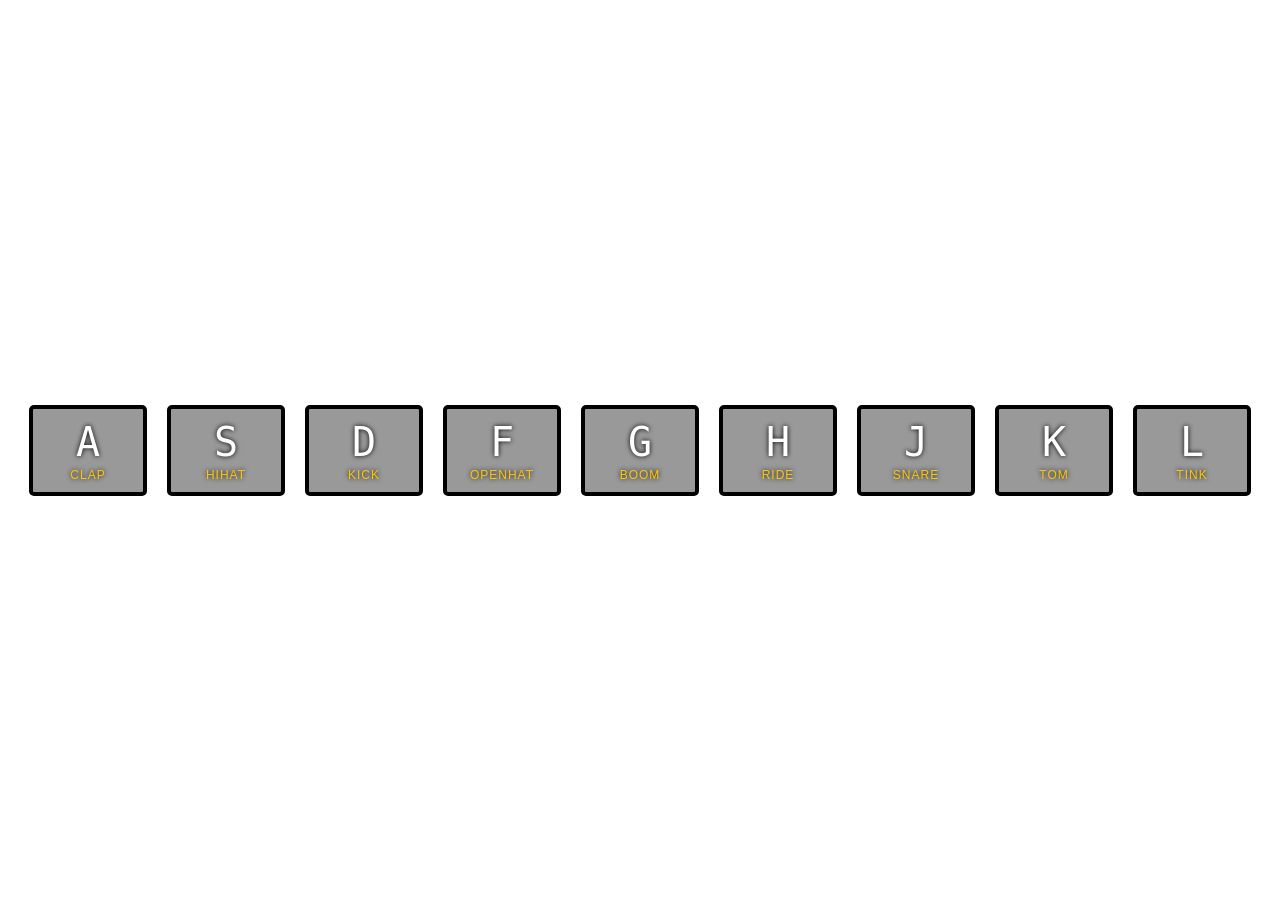
==== index.html @ df96fd58 "Rename index-START.html to index.html" ====
<!DOCTYPE html>
<html lang="en">
<head>
  <meta charset="UTF-8">
  <title>JS Drum Kit</title>
  <link rel="stylesheet" href="style.css">
</head>
<body>


  <div class="keys">
    <div data-key="65" class="key">
      <kbd>A</kbd>
      <span class="sound">clap</span>
    </div>
    <div data-key="83" class="key">
      <kbd>S</kbd>
      <span class="sound">hihat</span>
    </div>
    <div data-key="68" class="key">
      <kbd>D</kbd>
      <span class="sound">kick</span>
    </div>
    <div data-key="70" class="key">
      <kbd>F</kbd>
      <span class="sound">openhat</span>
    </div>
    <div data-key="71" class="key">
      <kbd>G</kbd>
      <span class="sound">boom</span>
    </div>
    <div data-key="72" class="key">
      <kbd>H</kbd>
      <span class="sound">ride</span>
    </div>
    <div data-key="74" class="key">
      <kbd>J</kbd>
      <span class="sound">snare</span>
    </div>
    <div data-key="75" class="key">
      <kbd>K</kbd>
      <span class="sound">tom</span>
    </div>
    <div data-key="76" class="key">
      <kbd>L</kbd>
      <span class="sound">tink</span>
    </div>
  </div>

  <audio data-key="65" src="sounds/clap.wav"></audio>
  <audio data-key="83" src="sounds/hihat.wav"></audio>
  <audio data-key="68" src="sounds/kick.wav"></audio>
  <audio data-key="70" src="sounds/openhat.wav"></audio>
  <audio data-key="71" src="sounds/boom.wav"></audio>
  <audio data-key="72" src="sounds/ride.wav"></audio>
  <audio data-key="74" src="sounds/snare.wav"></audio>
  <audio data-key="75" src="sounds/tom.wav"></audio>
  <audio data-key="76" src="sounds/tink.wav"></audio>

<script>

 
  function playSound(e) {
    const audio = document.querySelector(`audio[data-key="${e.keyCode}"]`);
    const key = document.querySelector(`.key[data-key="${e.keyCode}"]`);
    if(!audio)return; //stops audio from running 
    audio.currentTime = 0;
    audio.play();
    key.classList.toggle('playing');
  };
  function removeTransition(e) {
    if(e.propertyName !== 'transform') return;
    this.classList.remove('playing')
  }

  const keys = document.querySelectorAll('.key');
  keys.forEach(key => key.addEventListener('transitionend', removeTransition));

  window.addEventListener('keydown',playSound); 
</script>


</body>
</html>
---- style.css ----
html {
  font-size: 10px;
  background: url(http://i.imgur.com/b9r5sEL.jpg) bottom center;
  background-size: cover;
}
body,html {
  margin: 0;
  padding: 0;
  font-family: sans-serif;
}

.keys {
  display: flex;
  flex: 1;
  min-height: 100vh;
  align-items: center;
  justify-content: center;
}

.key {
  border: .4rem solid black;
  border-radius: .5rem;
  margin: 1rem;
  font-size: 1.5rem;
  padding: 1rem .5rem;
  transition: all .07s ease;
  width: 10rem;
  text-align: center;
  color: white;
  background: rgba(0,0,0,0.4);
  text-shadow: 0 0 .5rem black;
}

.playing {
  transform: scale(1.1);
  border-color: #ffc600;
  box-shadow: 0 0 1rem #ffc600;
}

kbd {
  display: block;
  font-size: 4rem;
}

.sound {
  font-size: 1.2rem;
  text-transform: uppercase;
  letter-spacing: .1rem;
  color: #ffc600;
}
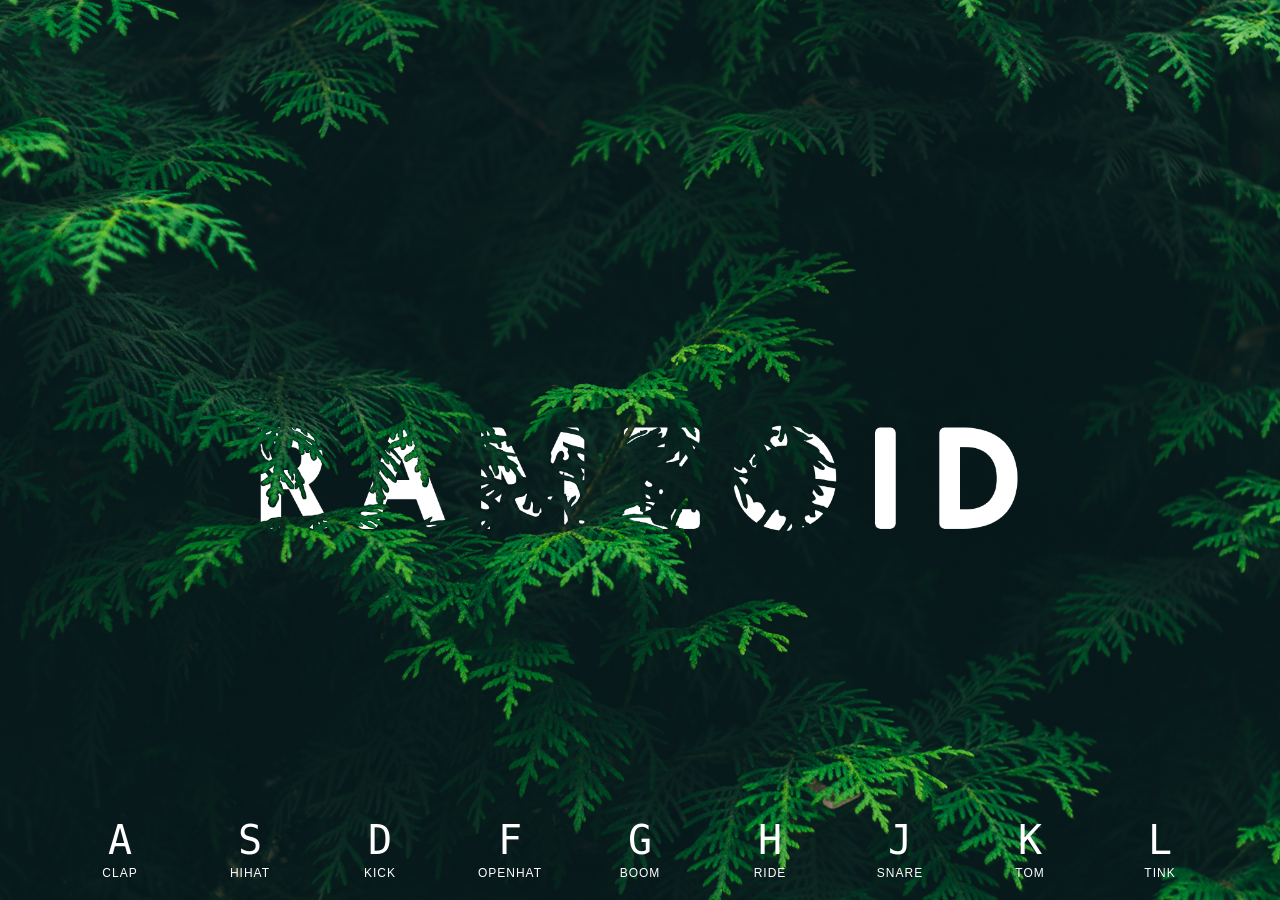
==== commit 59808d80: "ramzoid" ====
--- a/index.html
+++ b/index.html
@@ -7,7 +7,7 @@
 </head>
 <body>
 
-
+<div class="container">
   <div class="keys">
     <div data-key="65" class="key">
       <kbd>A</kbd>
@@ -46,6 +46,7 @@
       <span class="sound">tink</span>
     </div>
   </div>
+  </div>
 
   <audio data-key="65" src="sounds/clap.wav"></audio>
   <audio data-key="83" src="sounds/hihat.wav"></audio>
--- a/style.css
+++ b/style.css
@@ -1,6 +1,6 @@
 html {
   font-size: 10px;
-  background: url(http://i.imgur.com/b9r5sEL.jpg) bottom center;
+  background: url(img/RamzoidBG.png) bottom center;
   background-size: cover;
 }
 body,html {
@@ -11,14 +11,15 @@
 
 .keys {
   display: flex;
-  flex: 1;
+  flex: 2;
   min-height: 100vh;
-  align-items: center;
+  align-self: center;
+  align-items: flex-end;
   justify-content: center;
 }
 
 .key {
-  border: .4rem solid black;
+  border: .4rem transparent;
   border-radius: .5rem;
   margin: 1rem;
   font-size: 1.5rem;
@@ -27,14 +28,14 @@
   width: 10rem;
   text-align: center;
   color: white;
-  background: rgba(0,0,0,0.4);
-  text-shadow: 0 0 .5rem black;
+  /*background: rgba(0,0,0,0.4);*/
+  text-shadow: 0 0 .5rem transparent;
 }
 
 .playing {
   transform: scale(1.1);
-  border-color: #ffc600;
-  box-shadow: 0 0 1rem #ffc600;
+  border-color: #073522;
+  box-shadow: 0 0 1rem #073522;
 }
 
 kbd {
@@ -46,5 +47,5 @@
   font-size: 1.2rem;
   text-transform: uppercase;
   letter-spacing: .1rem;
-  color: #ffc600;
+  color: white;
 }
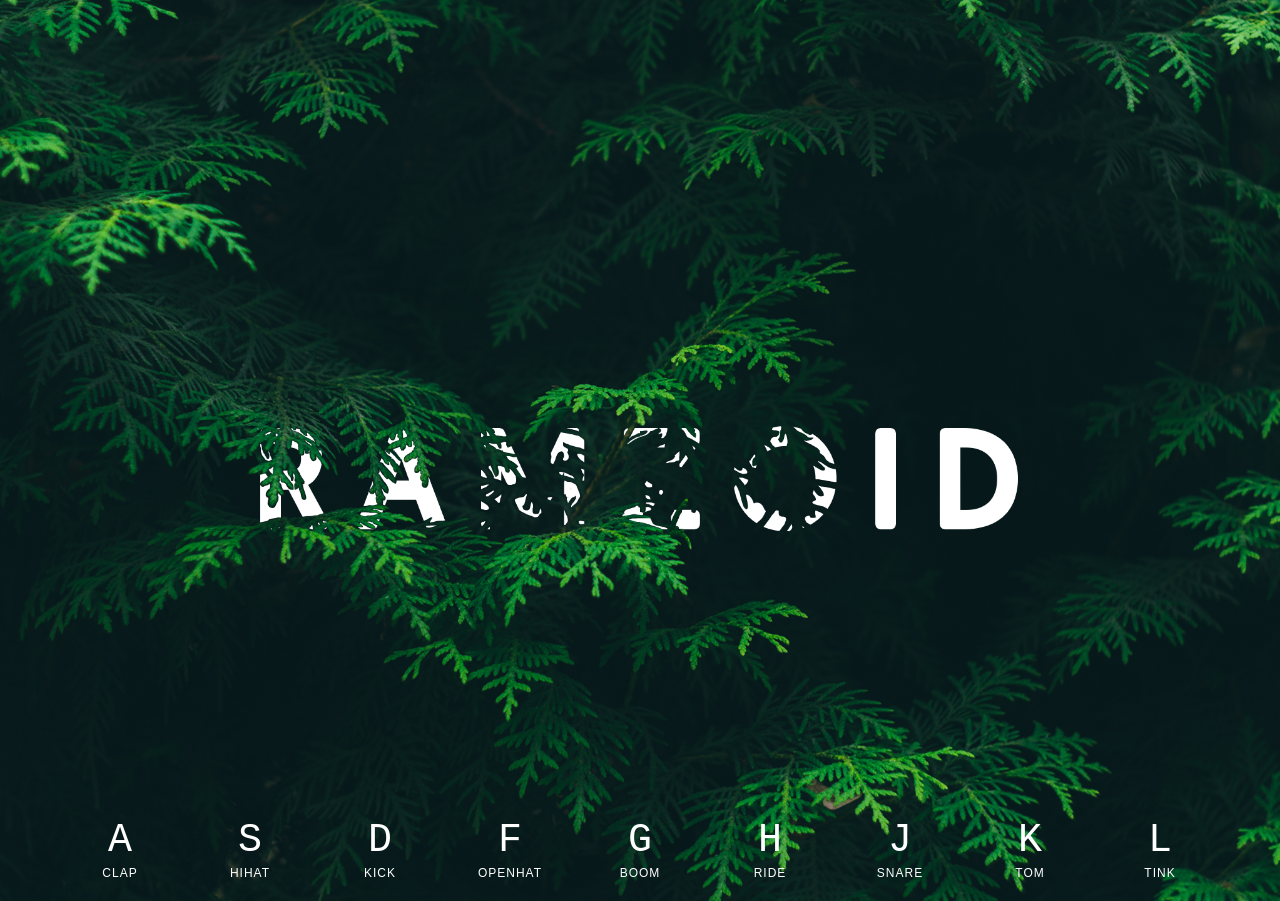
==== commit aa3bdce3: "cha cha" ====
--- a/index.html
+++ b/index.html
@@ -7,7 +7,6 @@
 </head>
 <body>
 
-<div class="container">
   <div class="keys">
     <div data-key="65" class="key">
       <kbd>A</kbd>
@@ -46,7 +45,6 @@
       <span class="sound">tink</span>
     </div>
   </div>
-  </div>
 
   <audio data-key="65" src="sounds/clap.wav"></audio>
   <audio data-key="83" src="sounds/hihat.wav"></audio>
--- a/style.css
+++ b/style.css
@@ -13,9 +13,10 @@
   display: flex;
   flex: 2;
   min-height: 100vh;
-  align-self: center;
+  align-self: flex-end;
   align-items: flex-end;
   justify-content: center;
+  margin-bottom: 1px;
 }
 
 .key {
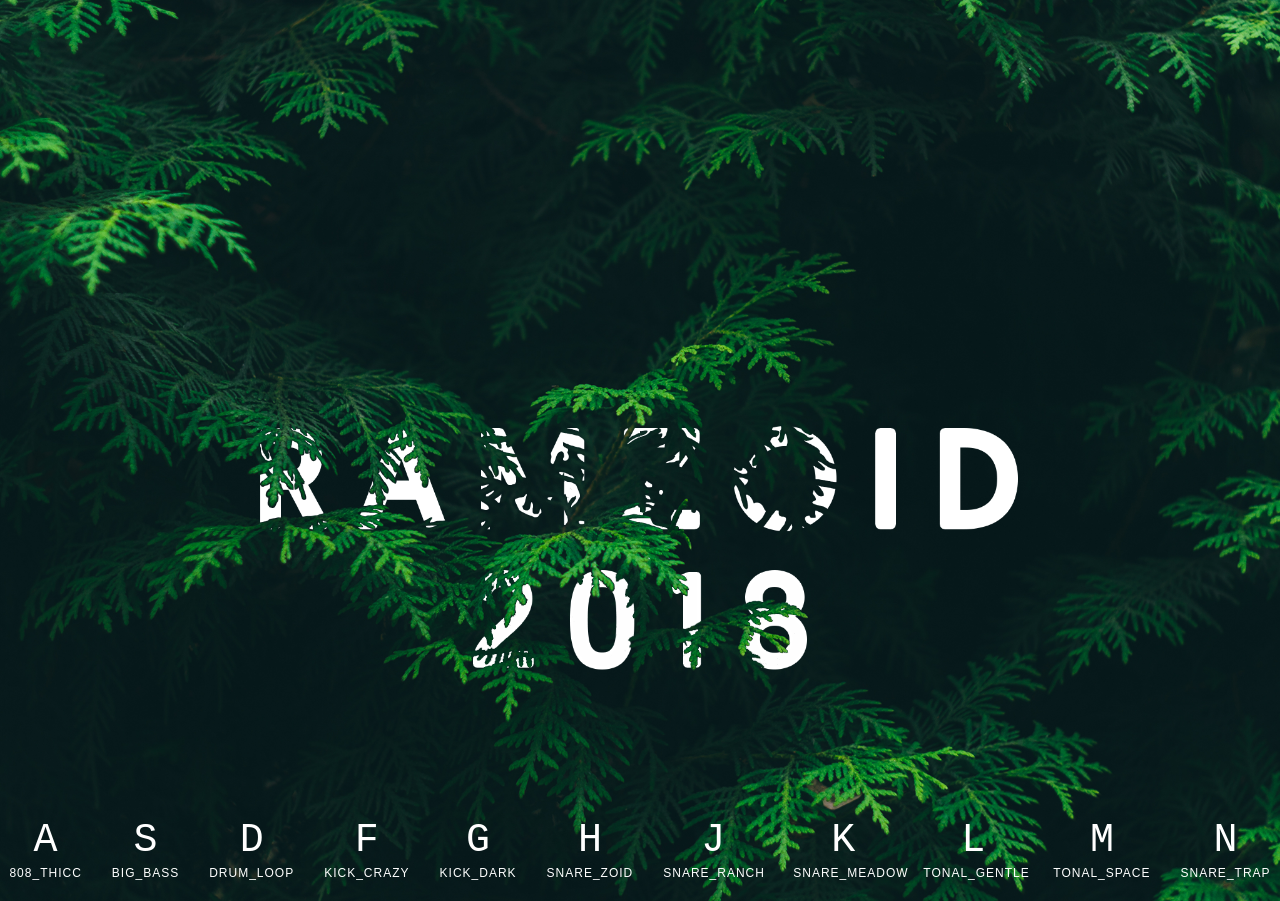
==== commit 80eca6d0: "RAMZOID x Wes Bos" ====
--- a/index.html
+++ b/index.html
@@ -1,83 +1,106 @@
 <!DOCTYPE html>
 <html lang="en">
-<head>
-  <meta charset="UTF-8">
-  <title>JS Drum Kit</title>
-  <link rel="stylesheet" href="style.css">
-</head>
-<body>
 
-  <div class="keys">
-    <div data-key="65" class="key">
-      <kbd>A</kbd>
-      <span class="sound">clap</span>
+  <head>
+    <meta charset="UTF-8">
+    <title>JS Drum Kit</title>
+    <link rel="stylesheet" href="style.css">
+    <link rel="shortcut icon" type="image/png" href="img/Favicon.png" />
+
+  </head>
+
+  <body>
+
+    <div class="keys">
+      <!--<div class="bass">-->
+      <div data-key="65" class="key">
+        <kbd>A</kbd>
+        <span class="sound">808_thicc</span>
+      </div>
+      <div data-key="83" class="key">
+        <kbd>S</kbd>
+        <span class="sound">big_Bass</span>
+      </div>
+      <!--</div>-->
+      <!--<div class="kick">-->
+      <div data-key="68" class="key">
+        <kbd>D</kbd>
+        <span class="sound">drum_loop</span>
+      </div>
+      <div data-key="70" class="key">
+        <kbd>F</kbd>
+        <span class="sound">kick_crazy</span>
+      </div>
+      <div data-key="71" class="key">
+        <kbd>G</kbd>
+        <span class="sound">kick_dark</span>
+      </div>
+      <!--</div>-->
+      <!--<div class="snare">-->
+      <div data-key="72" class="key">
+        <kbd>H</kbd>
+        <span class="sound">snare_zoid</span>
+      </div>
+      <div data-key="74" class="key">
+        <kbd>J</kbd>
+        <span class="sound">snare_ranch</span>
+      </div>
+      <div data-key="75" class="key">
+        <kbd>K</kbd>
+        <span class="sound">snare_meadow</span>
+      </div>
+      <!--</div>-->
+      <!--<div class="sfx">-->
+      <div data-key="76" class="key">
+        <kbd>L</kbd>
+        <span class="sound">tonal_gentle</span>
+      </div>
+      <div data-key="77" class="key">
+        <kbd>M</kbd>
+        <span class="sound">tonal_space</span>
+      </div>
+      <div data-key="78" class="key">
+        <kbd>N</kbd>
+        <span class="sound">snare_trap</span>
+      </div>
+      <!--</div>-->
+
     </div>
-    <div data-key="83" class="key">
-      <kbd>S</kbd>
-      <span class="sound">hihat</span>
-    </div>
-    <div data-key="68" class="key">
-      <kbd>D</kbd>
-      <span class="sound">kick</span>
-    </div>
-    <div data-key="70" class="key">
-      <kbd>F</kbd>
-      <span class="sound">openhat</span>
-    </div>
-    <div data-key="71" class="key">
-      <kbd>G</kbd>
-      <span class="sound">boom</span>
-    </div>
-    <div data-key="72" class="key">
-      <kbd>H</kbd>
-      <span class="sound">ride</span>
-    </div>
-    <div data-key="74" class="key">
-      <kbd>J</kbd>
-      <span class="sound">snare</span>
-    </div>
-    <div data-key="75" class="key">
-      <kbd>K</kbd>
-      <span class="sound">tom</span>
-    </div>
-    <div data-key="76" class="key">
-      <kbd>L</kbd>
-      <span class="sound">tink</span>
-    </div>
-  </div>
 
-  <audio data-key="65" src="sounds/clap.wav"></audio>
-  <audio data-key="83" src="sounds/hihat.wav"></audio>
-  <audio data-key="68" src="sounds/kick.wav"></audio>
-  <audio data-key="70" src="sounds/openhat.wav"></audio>
-  <audio data-key="71" src="sounds/boom.wav"></audio>
-  <audio data-key="72" src="sounds/ride.wav"></audio>
-  <audio data-key="74" src="sounds/snare.wav"></audio>
-  <audio data-key="75" src="sounds/tom.wav"></audio>
-  <audio data-key="76" src="sounds/tink.wav"></audio>
+    <audio data-key="65" src="sounds/RMZ_808s/RMZ_808_thiccest_C.wav"></audio>
+    <audio data-key="83" src="sounds/RMZ_bass/RMZ_bass_big_one_E.wav"></audio>
+    <audio data-key="68" src="sounds/RMZ_drums/RMZ_drum_loops/RMZ_drum_loop_very_sauteed_164.wav"></audio>
+    <audio data-key="70" src="sounds/RMZ_drums/RMZ_kicks/RMZ_kick_crazy_texture.wav"></audio>
+    <audio data-key="71" src="sounds/RMZ_drums/RMZ_kicks/RMZ_kick_dark.wav"></audio>
+    <audio data-key="72" src="sounds/RMZ_drums/RMZ_snares/RMZ_snare_zoid_dark.wav"></audio>
+    <audio data-key="74" src="sounds/RMZ_drums/RMZ_snares/RMZ_snare_cool_ranch.wav"></audio>
+    <audio data-key="75" src="sounds/RMZ_drums/RMZ_snares/RMZ_snare_zoid_meadow.wav"></audio>
+    <audio data-key="76" src="sounds/rmz_tonal/RMZ_tonal_one_shots/RMZ_tonal_one_shot_future_chord_Cmin.wav"></audio>
+    <audio data-key="77" src="sounds/rmz_tonal/RMZ_tonal_one_shots/RMZ_tonal_one_shot_future_chord_Cmaj.wav"></audio>
+    <audio data-key="78" src="sounds/rmz_tonal/RMZ_tonal_one_shots/RMZ_snare_trap_01.wav"></audio>
 
-<script>
+    <script>
+      function playSound(e) {
+        const audio = document.querySelector(`audio[data-key="${e.keyCode}"]`);
+        const key = document.querySelector(`.key[data-key="${e.keyCode}"]`);
+        if (!audio) return; //stops audio from running 
+        audio.currentTime = 0;
+        audio.play();
+        key.classList.toggle('playing');
+      };
 
- 
-  function playSound(e) {
-    const audio = document.querySelector(`audio[data-key="${e.keyCode}"]`);
-    const key = document.querySelector(`.key[data-key="${e.keyCode}"]`);
-    if(!audio)return; //stops audio from running 
-    audio.currentTime = 0;
-    audio.play();
-    key.classList.toggle('playing');
-  };
-  function removeTransition(e) {
-    if(e.propertyName !== 'transform') return;
-    this.classList.remove('playing')
-  }
+      function removeTransition(e) {
+        if (e.propertyName !== 'transform') return;
+        this.classList.remove('playing')
+      }
 
-  const keys = document.querySelectorAll('.key');
-  keys.forEach(key => key.addEventListener('transitionend', removeTransition));
+      const keys = document.querySelectorAll('.key');
+      keys.forEach(key => key.addEventListener('transitionend', removeTransition));
 
-  window.addEventListener('keydown',playSound); 
-</script>
+      window.addEventListener('keydown', playSound);
+    </script>
 
 
-</body>
+  </body>
+
 </html>
--- a/style.css
+++ b/style.css
@@ -1,9 +1,11 @@
 html {
   font-size: 10px;
-  background: url(img/RamzoidBG.png) bottom center;
+  background: url(img/Ramzoid2019BG.png) bottom center;
   background-size: cover;
 }
-body,html {
+
+body,
+html {
   margin: 0;
   padding: 0;
   font-family: sans-serif;
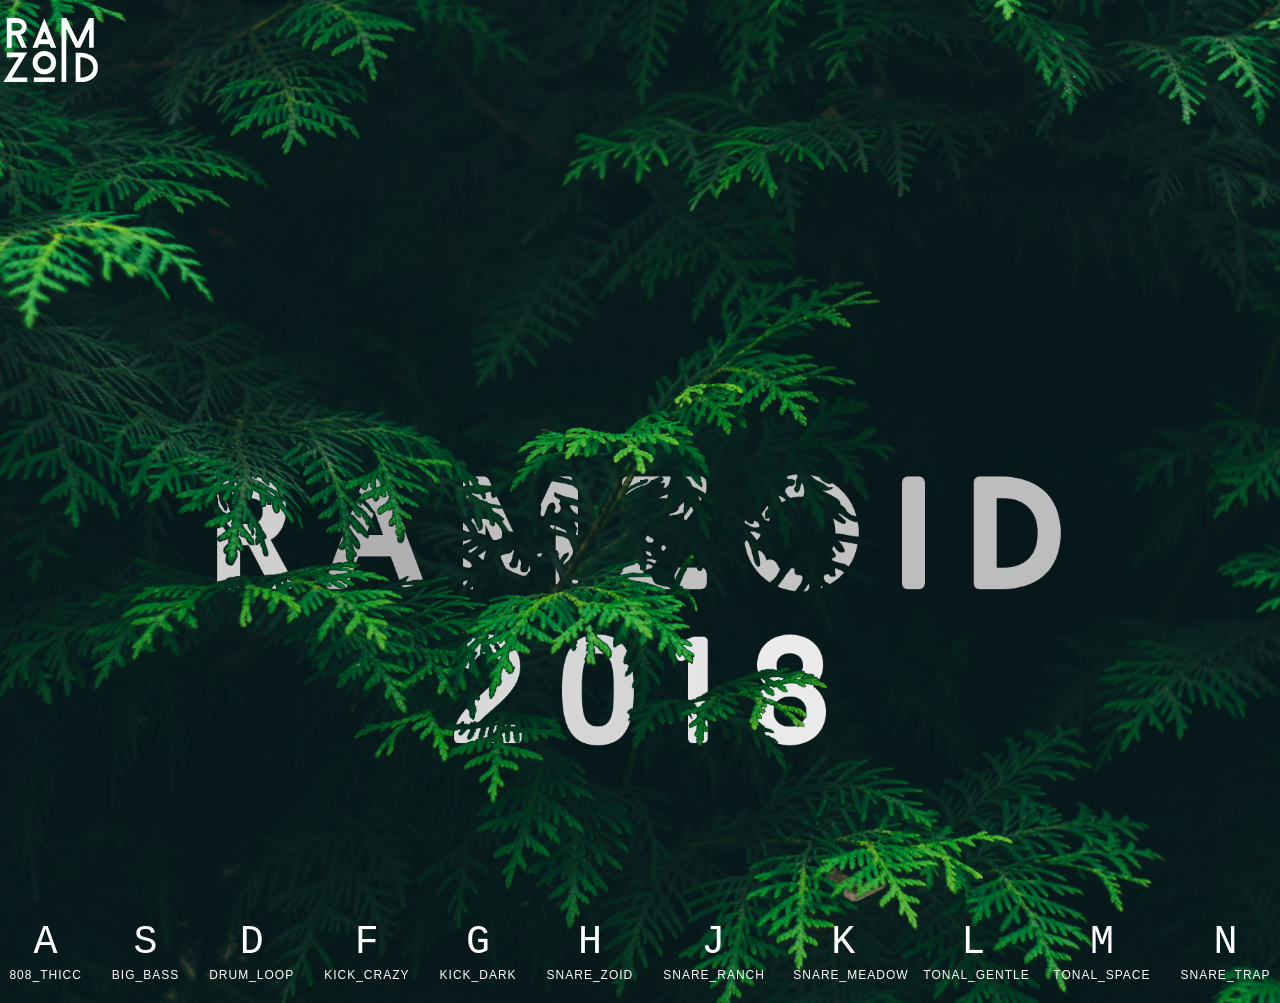
==== commit d97469c9: "ramzoid" ====
--- a/index.html
+++ b/index.html
@@ -10,61 +10,69 @@
   </head>
 
   <body>
+    <div class="container">
 
-    <div class="keys">
-      <!--<div class="bass">-->
-      <div data-key="65" class="key">
-        <kbd>A</kbd>
-        <span class="sound">808_thicc</span>
+      <div class="logo">
+        <a target="_blank" href="https://splice.com/sounds/splice/ramzoid-zoid-pack">
+        <img src="img/RamzoidLogo100x100.png"></img>
+        </a>
       </div>
-      <div data-key="83" class="key">
-        <kbd>S</kbd>
-        <span class="sound">big_Bass</span>
+
+      <div class="keys">
+        <!--<div class="bass">-->
+        <div data-key="65" class="key">
+          <kbd>A</kbd>
+          <span class="sound">808_thicc</span>
+        </div>
+        <div data-key="83" class="key">
+          <kbd>S</kbd>
+          <span class="sound">big_Bass</span>
+        </div>
+        <!--</div>-->
+        <!--<div class="kick">-->
+        <div data-key="68" class="key">
+          <kbd>D</kbd>
+          <span class="sound">drum_loop</span>
+        </div>
+        <div data-key="70" class="key">
+          <kbd>F</kbd>
+          <span class="sound">kick_crazy</span>
+        </div>
+        <div data-key="71" class="key">
+          <kbd>G</kbd>
+          <span class="sound">kick_dark</span>
+        </div>
+        <!--</div>-->
+        <!--<div class="snare">-->
+        <div data-key="72" class="key">
+          <kbd>H</kbd>
+          <span class="sound">snare_zoid</span>
+        </div>
+        <div data-key="74" class="key">
+          <kbd>J</kbd>
+          <span class="sound">snare_ranch</span>
+        </div>
+        <div data-key="75" class="key">
+          <kbd>K</kbd>
+          <span class="sound">snare_meadow</span>
+        </div>
+        <!--</div>-->
+        <!--<div class="sfx">-->
+        <div data-key="76" class="key">
+          <kbd>L</kbd>
+          <span class="sound">tonal_gentle</span>
+        </div>
+        <div data-key="77" class="key">
+          <kbd>M</kbd>
+          <span class="sound">tonal_space</span>
+        </div>
+        <div data-key="78" class="key">
+          <kbd>N</kbd>
+          <span class="sound">snare_trap</span>
+        </div>
+        <!--</div>-->
+
       </div>
-      <!--</div>-->
-      <!--<div class="kick">-->
-      <div data-key="68" class="key">
-        <kbd>D</kbd>
-        <span class="sound">drum_loop</span>
-      </div>
-      <div data-key="70" class="key">
-        <kbd>F</kbd>
-        <span class="sound">kick_crazy</span>
-      </div>
-      <div data-key="71" class="key">
-        <kbd>G</kbd>
-        <span class="sound">kick_dark</span>
-      </div>
-      <!--</div>-->
-      <!--<div class="snare">-->
-      <div data-key="72" class="key">
-        <kbd>H</kbd>
-        <span class="sound">snare_zoid</span>
-      </div>
-      <div data-key="74" class="key">
-        <kbd>J</kbd>
-        <span class="sound">snare_ranch</span>
-      </div>
-      <div data-key="75" class="key">
-        <kbd>K</kbd>
-        <span class="sound">snare_meadow</span>
-      </div>
-      <!--</div>-->
-      <!--<div class="sfx">-->
-      <div data-key="76" class="key">
-        <kbd>L</kbd>
-        <span class="sound">tonal_gentle</span>
-      </div>
-      <div data-key="77" class="key">
-        <kbd>M</kbd>
-        <span class="sound">tonal_space</span>
-      </div>
-      <div data-key="78" class="key">
-        <kbd>N</kbd>
-        <span class="sound">snare_trap</span>
-      </div>
-      <!--</div>-->
-
     </div>
 
     <audio data-key="65" src="sounds/RMZ_808s/RMZ_808_thiccest_C.wav"></audio>
@@ -87,11 +95,11 @@
         audio.currentTime = 0;
         audio.play();
         key.classList.toggle('playing');
-      };
+      }
 
       function removeTransition(e) {
         if (e.propertyName !== 'transform') return;
-        this.classList.remove('playing')
+        this.classList.remove('playing');
       }
 
       const keys = document.querySelectorAll('.key');
--- a/style.css
+++ b/style.css
@@ -1,6 +1,6 @@
 html {
   font-size: 10px;
-  background: url(img/Ramzoid2019BG.png) bottom center;
+  background: url(img/Ramzoid2020BG.png) bottom center;
   background-size: cover;
 }
 
@@ -9,6 +9,17 @@
   margin: 0;
   padding: 0;
   font-family: sans-serif;
+}
+
+.container {
+  -webkit-flex: 1 1 auto;
+  overflow-y: auto;
+  height: 100%;
+}
+
+.logo {
+  flex: 0;
+  align-items: flex-start;
 }
 
 .keys {
